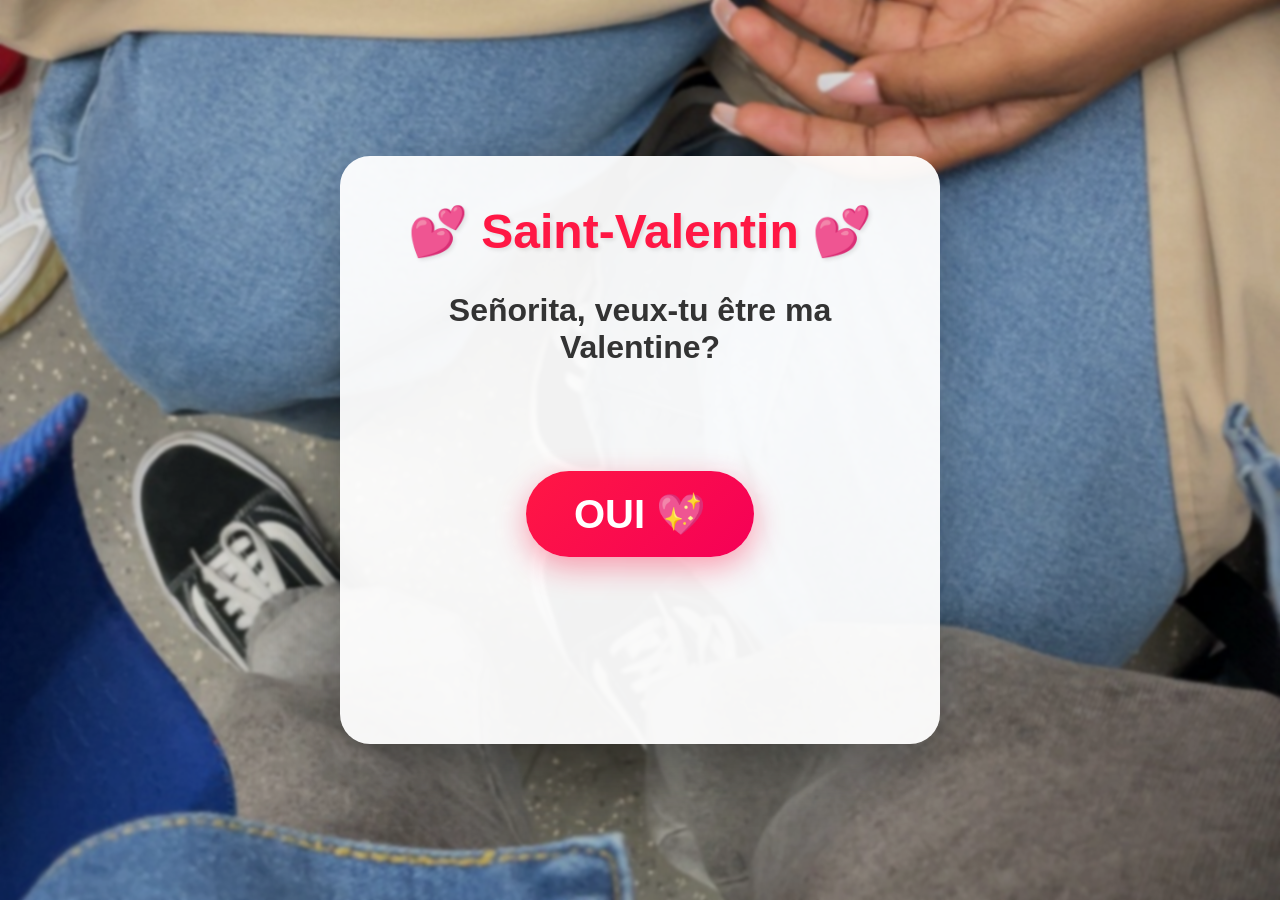
==== index.html @ fa1b3946 "Rename index.html.html to index.html" ====
<!DOCTYPE html>
<html lang="fr">
<head>
    <meta charset="UTF-8">
    <meta name="viewport" content="width=device-width, initial-scale=1.0">
    <title>💕 Veux-tu être ma Valentine? 💕</title>
    <style>
        * {
            margin: 0;
            padding: 0;
            box-sizing: border-box;
        }

        body {
            font-family: -apple-system, BlinkMacSystemFont, 'Segoe UI', sans-serif;
            min-height: 100vh;
            display: flex;
            justify-content: center;
            align-items: center;
            background-image: url("[data-uri]");
            background-size: cover;
            background-position: center;
            background-repeat: no-repeat;
            position: relative;
            overflow: hidden;
        }

        body::before {
            content: '';
            position: absolute;
            top: 0;
            left: 0;
            width: 100%;
            height: 100%;
            background: rgba(0, 0, 0, 0.15);
            backdrop-filter: blur(1px);
        }

        .container {
            position: relative;
            z-index: 1;
            text-align: center;
            background: rgba(255, 255, 255, 0.95);
            padding: 3rem 2.5rem;
            border-radius: 30px;
            box-shadow: 0 20px 60px rgba(0, 0, 0, 0.3);
            max-width: 600px;
            width: 90%;
            animation: fadeIn 1s ease-in;
        }

        @keyframes fadeIn {
            from {
                opacity: 0;
                transform: translateY(-20px);
            }
            to {
                opacity: 1;
                transform: translateY(0);
            }
        }

        h1 {
            font-size: 3em;
            color: #ff1744;
            margin-bottom: 2rem;
            text-shadow: 2px 2px 4px rgba(0, 0, 0, 0.1);
            animation: heartbeat 1.5s infinite;
            font-weight: 900;
        }

        @keyframes heartbeat {
            0%, 100% {
                transform: scale(1);
            }
            25% {
                transform: scale(1.05);
            }
            50% {
                transform: scale(1);
            }
        }

        .question {
            font-size: 2em;
            color: #333;
            margin-bottom: 3rem;
            font-weight: bold;
        }

        .buttons-container {
            position: relative;
            min-height: 200px;
            display: flex;
            justify-content: center;
            align-items: center;
        }

        #ouiBtn {
            background: linear-gradient(135deg, #ff1744, #f50057);
            color: white;
            border: none;
            padding: 1.2rem 3rem;
            font-size: 2.5em;
            border-radius: 50px;
            cursor: pointer;
            transition: all 0.3s ease;
            box-shadow: 0 10px 30px rgba(255, 23, 68, 0.4);
            font-weight: bold;
            z-index: 10;
        }

        #ouiBtn:hover {
            transform: scale(1.1);
            box-shadow: 0 15px 40px rgba(255, 23, 68, 0.6);
        }

        #nonBtn {
            position: absolute;
            background: linear-gradient(135deg, #9e9e9e, #757575);
            color: white;
            border: none;
            padding: 0.5rem 1.2rem;
            font-size: 0.9em;
            border-radius: 20px;
            cursor: pointer;
            transition: all 0.2s ease;
            z-index: 9;
        }

        #nonBtn:hover {
            transform: scale(0.9);
        }

        .message {
            margin-top: 2rem;
            font-size: 1.5em;
            color: #ff1744;
            font-weight: bold;
            min-height: 50px;
        }

        .message.bounce {
            animation: bounce 0.5s;
        }

        @keyframes bounce {
            0%, 100% {
                transform: translateY(0);
            }
            50% {
                transform: translateY(-10px);
            }
        }

        .hearts {
            position: fixed;
            top: 0;
            left: 0;
            width: 100%;
            height: 100%;
            pointer-events: none;
            z-index: 0;
        }

        .heart {
            position: absolute;
            font-size: 30px;
            animation: fall 4s linear forwards;
            opacity: 0;
        }

        @keyframes fall {
            0% {
                opacity: 1;
                transform: translateY(-50px) rotate(0deg);
            }
            100% {
                opacity: 0;
                transform: translateY(100vh) rotate(360deg);
            }
        }

        .celebration {
            display: none;
            position: fixed;
            top: 50%;
            left: 50%;
            transform: translate(-50%, -50%);
            font-size: 5em;
            z-index: 1000;
            animation: celebrate 1s ease-in-out;
        }

        .celebration.show {
            display: block;
        }

        @keyframes celebrate {
            0%, 100% {
                transform: translate(-50%, -50%) scale(1);
            }
            50% {
                transform: translate(-50%, -50%) scale(1.5);
            }
        }

        .hidden {
            display: none;
        }

        @media (max-width: 768px) {
            h1 {
                font-size: 2.5em;
            }
            .question {
                font-size: 1.5em;
            }
            #ouiBtn {
                font-size: 2em;
                padding: 1rem 2.5rem;
            }
        }
    </style>
</head>
<body>
    <div class="hearts" id="hearts"></div>
    <div class="celebration" id="celebration">🎉💕🎊</div>
    
    <div class="container">
        <h1>💕 Saint-Valentin 💕</h1>
        <div class="question">Señorita, veux-tu être ma Valentine?</div>
        <div class="buttons-container" id="buttonsContainer">
            <button id="ouiBtn" onclick="handleOui()">OUI 💖</button>
            <button id="nonBtn" onclick="handleNon(event)">non</button>
        </div>
        <div class="message" id="message"></div>
    </div>

    <script>
        const messages = [
            "Ahh tu as appuyé sur le mauvais bouton 😊",
            "Essayes encore ma coucou 💕",
            "Oups! C'était pas celui-là! 😘",
            "Réessaye mon amour 💝",
            "Presque! Mais pas tout à fait 😉",
            "Le bon bouton est à gauche 👈",
            "Tu es sûr(e)? Réfléchis bien 💭",
            "Allez, je sais que tu veux dire oui 💖",
            "Encore raté! 😜",
            "Le rose est plus joli, non? 🌹"
        ];

        let messageIndex = 0;
        let ouiSize = 2.5;
        let nonSize = 0.9;
        let answered = false;

        function handleNon(event) {
            event.preventDefault();
            
            const messageEl = document.getElementById('message');
            messageEl.textContent = messages[messageIndex % messages.length];
            messageEl.classList.remove('bounce');
            setTimeout(() => {
                messageEl.classList.add('bounce');
            }, 10);
            
            messageIndex++;
            
            const nonBtn = document.getElementById('nonBtn');
            const container = document.getElementById('buttonsContainer');
            const containerRect = container.getBoundingClientRect();
            
            const maxX = containerRect.width - 100;
            const maxY = containerRect.height - 50;
            
            const randomX = Math.random() * maxX;
            const randomY = Math.random() * maxY;
            
            nonBtn.style.left = randomX + 'px';
            nonBtn.style.top = randomY + 'px';
            
            nonSize *= 0.85;
            nonBtn.style.fontSize = nonSize + 'em';
            nonBtn.style.padding = (nonSize * 0.5) + 'rem ' + (nonSize * 1.2) + 'rem';
            
            const ouiBtn = document.getElementById('ouiBtn');
            ouiSize += 0.15;
            ouiBtn.style.fontSize = ouiSize + 'em';
            
            return false;
        }

        function handleOui() {
            if (answered) return;
            answered = true;
            
            const celebration = document.getElementById('celebration');
            celebration.classList.add('show');
            
            document.getElementById('message').textContent = '🎉 Yayyy! Je savais que tu dirais oui! 💕';
            document.getElementById('message').style.fontSize = '1.8em';
            document.getElementById('message').style.color = '#ff1744';
            
            for (let i = 0; i < 50; i++) {
                setTimeout(() => createHeart(), i * 100);
            }
            
            document.getElementById('buttonsContainer').classList.add('hidden');
            
            setTimeout(() => {
                celebration.classList.remove('show');
            }, 2000);
        }

        function createHeart() {
            const heart = document.createElement('div');
            heart.className = 'heart';
            heart.textContent = '💕';
            heart.style.left = Math.random() * 100 + '%';
            heart.style.animationDelay = Math.random() * 2 + 's';
            heart.style.fontSize = (Math.random() * 20 + 20) + 'px';
            
            document.getElementById('hearts').appendChild(heart);
            
            setTimeout(() => {
                heart.remove();
            }, 4000);
        }

        setInterval(() => {
            if (!answered) {
                createHeart();
            }
        }, 500);
    </script>
</body>
</html>
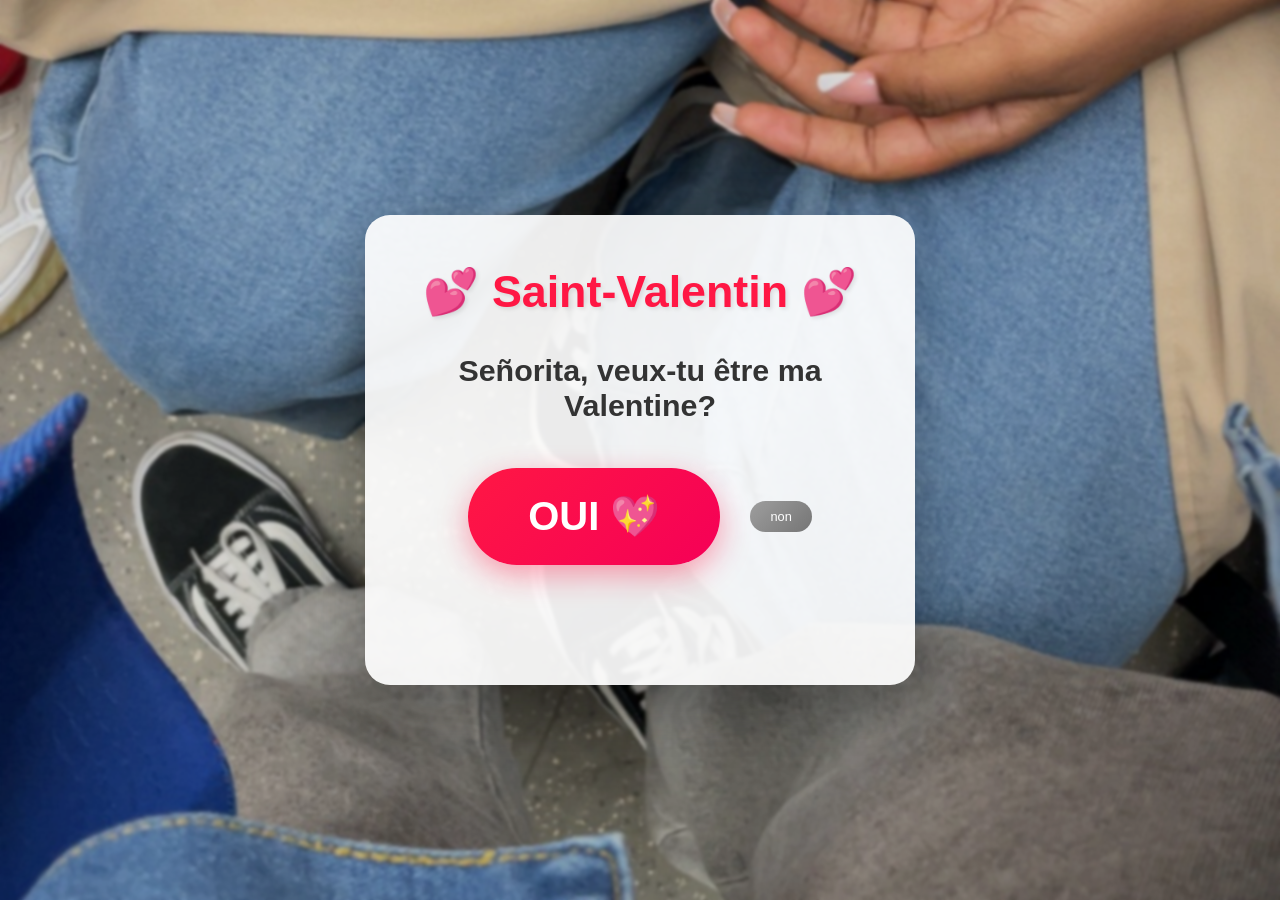
==== commit ed33b3d3: "Update index.html" ====
--- a/index.html
+++ b/index.html
@@ -12,12 +12,12 @@
         }
 
         body {
-            font-family: -apple-system, BlinkMacSystemFont, 'Segoe UI', sans-serif;
+            font-family: 'Arial', sans-serif;
             min-height: 100vh;
             display: flex;
             justify-content: center;
             align-items: center;
-            background-image: url("[data-uri]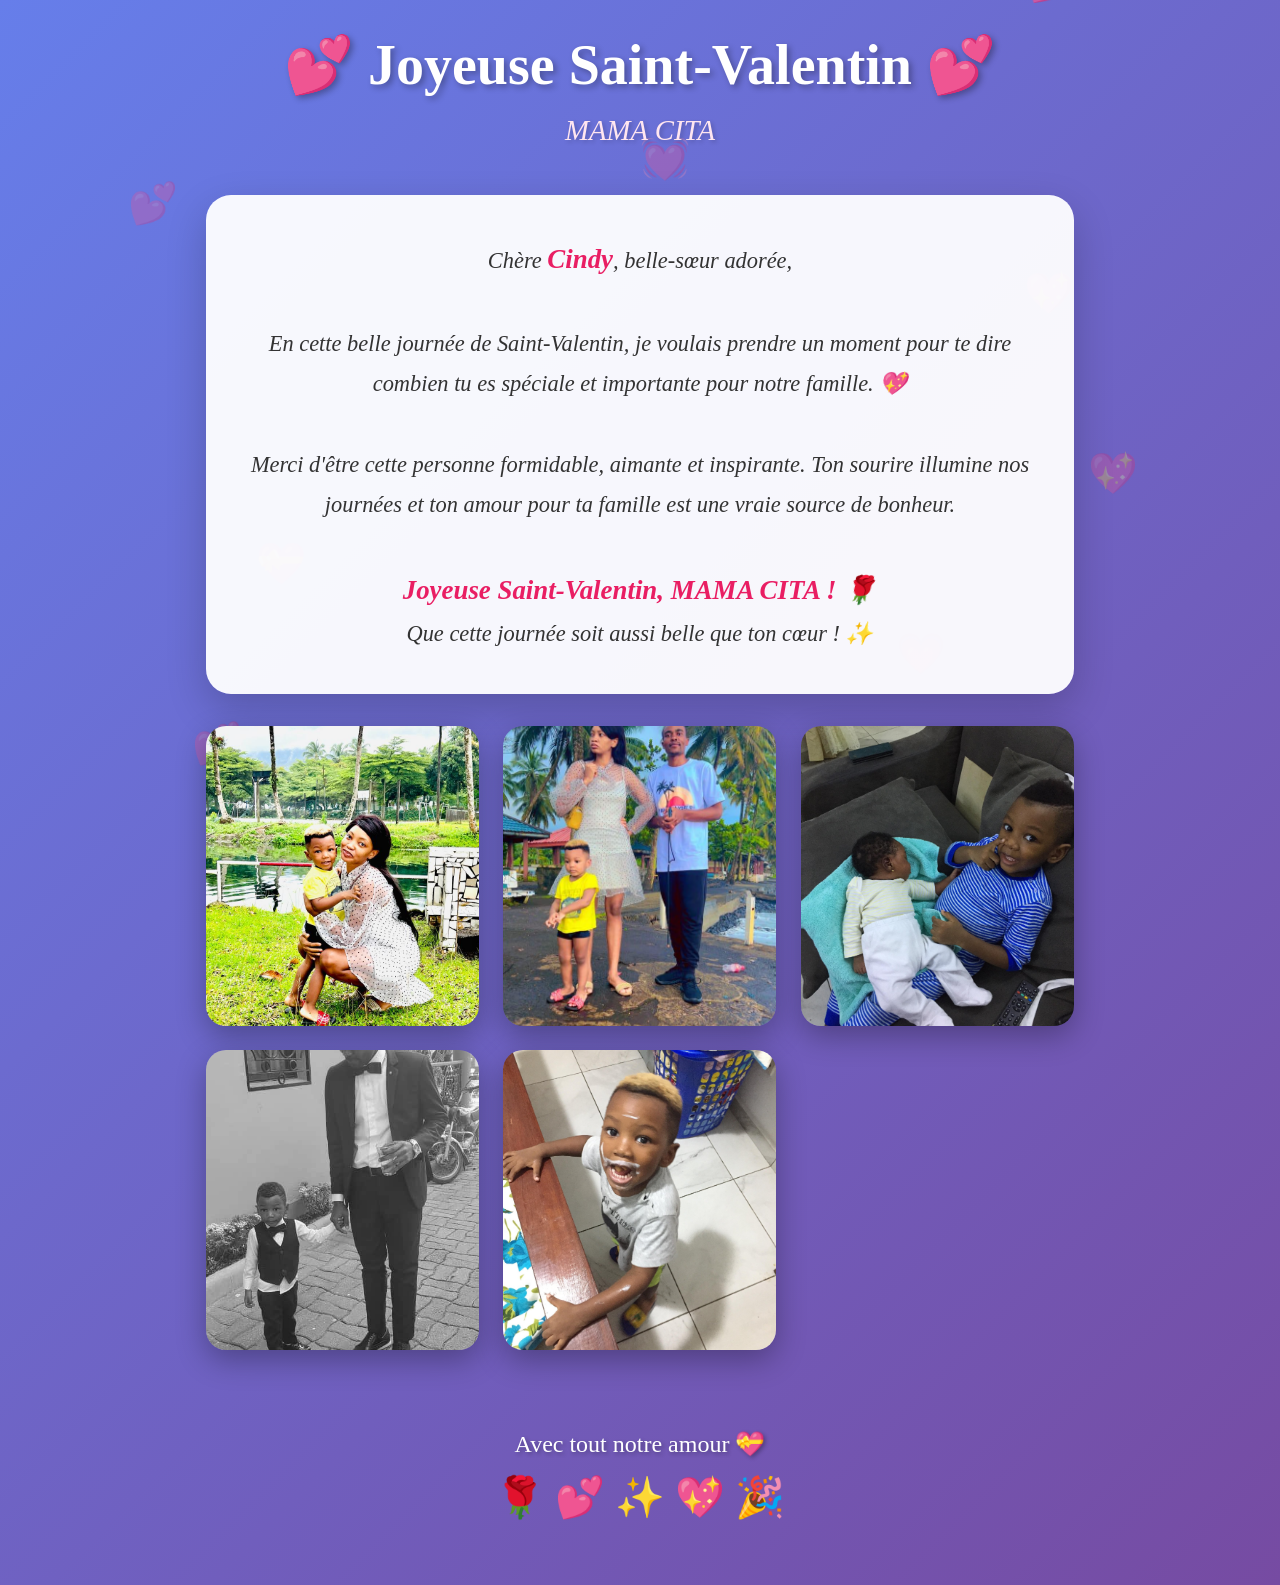
==== commit 0349197d: "Rename valentine_mama_cita.html to index.html" ====
--- a/index.html
+++ b/index.html
@@ -3,7 +3,7 @@
 <head>
     <meta charset="UTF-8">
     <meta name="viewport" content="width=device-width, initial-scale=1.0">
-    <title>💕 Veux-tu être ma Valentine? 💕</title>
+    <title>💕 Joyeuse Saint-Valentin MAMA CITA 💕</title>
     <style>
         * {
             margin: 0;
@@ -12,141 +12,14 @@
         }
 
         body {
-            font-family: 'Arial', sans-serif;
+            font-family: 'Georgia', serif;
             min-height: 100vh;
-            display: flex;
-            justify-content: center;
-            align-items: center;
-            background-image: url('[data-uri]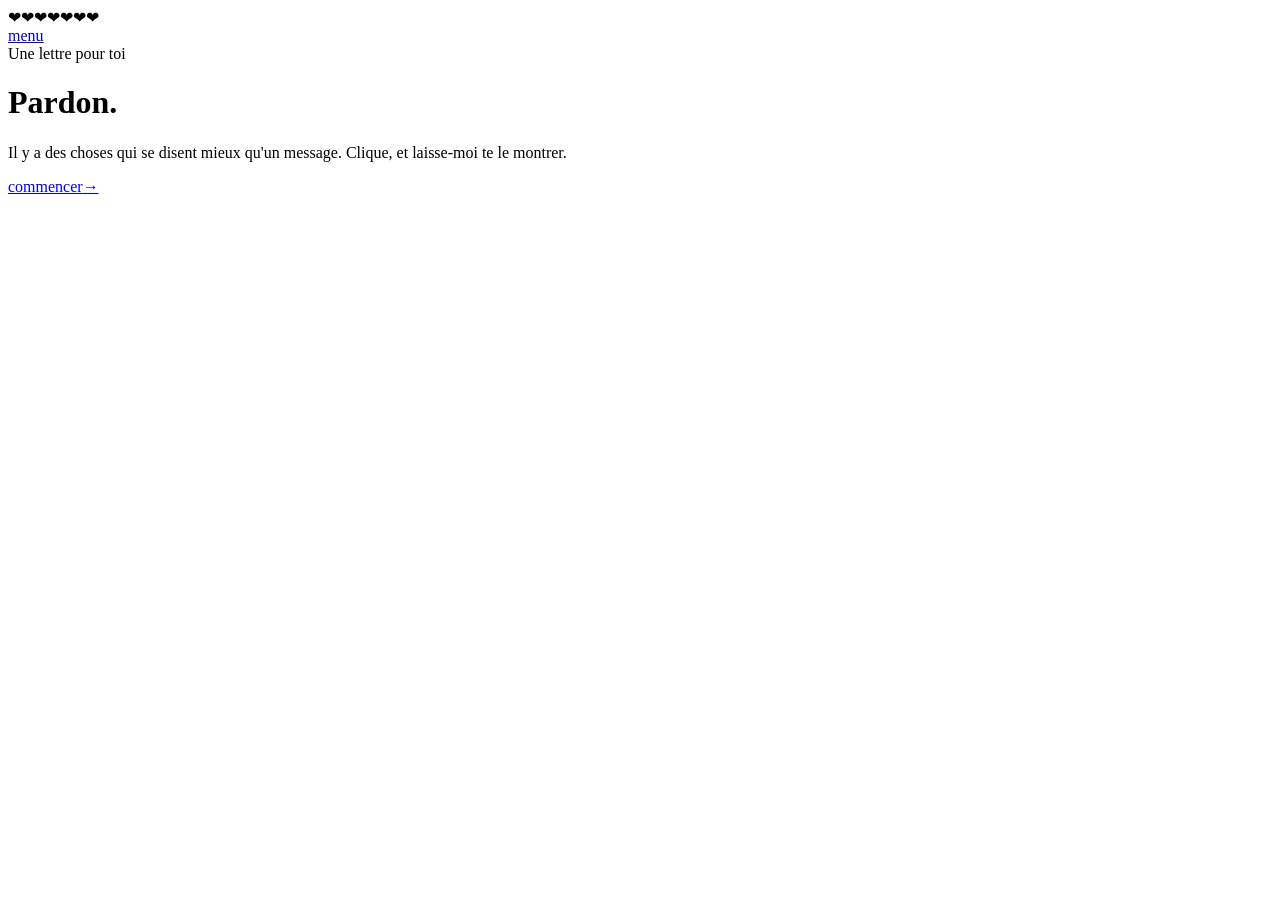
==== commit eff2cffe: "Add files via upload" ====
--- a/index.html
+++ b/index.html
@@ -1,309 +1,21 @@
 <!DOCTYPE html>
 <html lang="fr">
 <head>
-    <meta charset="UTF-8">
-    <meta name="viewport" content="width=device-width, initial-scale=1.0">
-    <title>💕 Joyeuse Saint-Valentin MAMA CITA 💕</title>
-    <style>
-        * {
-            margin: 0;
-            padding: 0;
-            box-sizing: border-box;
-        }
-
-        body {
-            font-family: 'Georgia', serif;
-            min-height: 100vh;
-            background: linear-gradient(135deg, #667eea 0%, #764ba2 100%);
-            overflow-x: hidden;
-            position: relative;
-        }
-
-        .hearts-bg {
-            position: fixed;
-            top: 0;
-            left: 0;
-            width: 100%;
-            height: 100%;
-            pointer-events: none;
-            z-index: 0;
-        }
-
-        .heart-float {
-            position: absolute;
-            font-size: 40px;
-            animation: float 6s infinite ease-in-out;
-            opacity: 0.3;
-        }
-
-        @keyframes float {
-            0%, 100% {
-                transform: translateY(0) rotate(0deg);
-                opacity: 0.3;
-            }
-            50% {
-                transform: translateY(-30px) rotate(10deg);
-                opacity: 0.6;
-            }
-        }
-
-        .container {
-            position: relative;
-            z-index: 1;
-            max-width: 900px;
-            margin: 0 auto;
-            padding: 2rem 1rem;
-        }
-
-        .header {
-            text-align: center;
-            margin-bottom: 3rem;
-            animation: fadeInDown 1s ease-out;
-        }
-
-        @keyframes fadeInDown {
-            from {
-                opacity: 0;
-                transform: translateY(-50px);
-            }
-            to {
-                opacity: 1;
-                transform: translateY(0);
-            }
-        }
-
-        h1 {
-            font-size: 3.5em;
-            color: #fff;
-            text-shadow: 3px 3px 6px rgba(0, 0, 0, 0.3);
-            margin-bottom: 1rem;
-            animation: pulse 2s infinite;
-        }
-
-        @keyframes pulse {
-            0%, 100% { transform: scale(1); }
-            50% { transform: scale(1.05); }
-        }
-
-        .subtitle {
-            font-size: 1.8em;
-            color: #ffe6f0;
-            font-style: italic;
-            text-shadow: 2px 2px 4px rgba(0, 0, 0, 0.2);
-        }
-
-        .message-card {
-            background: rgba(255, 255, 255, 0.95);
-            border-radius: 25px;
-            padding: 2.5rem;
-            margin-bottom: 2rem;
-            box-shadow: 0 15px 40px rgba(0, 0, 0, 0.2);
-            animation: fadeInUp 1s ease-out 0.3s both;
-        }
-
-        @keyframes fadeInUp {
-            from {
-                opacity: 0;
-                transform: translateY(50px);
-            }
-            to {
-                opacity: 1;
-                transform: translateY(0);
-            }
-        }
-
-        .message-text {
-            font-size: 1.4em;
-            line-height: 1.8;
-            color: #333;
-            text-align: center;
-            font-style: italic;
-        }
-
-        .message-text strong {
-            color: #e91e63;
-            font-size: 1.2em;
-        }
-
-        .gallery {
-            display: grid;
-            grid-template-columns: repeat(auto-fit, minmax(250px, 1fr));
-            gap: 1.5rem;
-            margin-top: 2rem;
-        }
-
-        .photo-card {
-            position: relative;
-            border-radius: 20px;
-            overflow: hidden;
-            box-shadow: 0 10px 30px rgba(0, 0, 0, 0.3);
-            transition: transform 0.3s ease, box-shadow 0.3s ease;
-            animation: fadeInScale 0.8s ease-out;
-            animation-fill-mode: both;
-        }
-
-        .photo-card:nth-child(1) { animation-delay: 0.5s; }
-        .photo-card:nth-child(2) { animation-delay: 0.7s; }
-        .photo-card:nth-child(3) { animation-delay: 0.9s; }
-        .photo-card:nth-child(4) { animation-delay: 1.1s; }
-        .photo-card:nth-child(5) { animation-delay: 1.3s; }
-
-        @keyframes fadeInScale {
-            from {
-                opacity: 0;
-                transform: scale(0.8);
-            }
-            to {
-                opacity: 1;
-                transform: scale(1);
-            }
-        }
-
-        .photo-card:hover {
-            transform: scale(1.05) rotate(2deg);
-            box-shadow: 0 15px 40px rgba(0, 0, 0, 0.4);
-        }
-
-        .photo-card img {
-            width: 100%;
-            height: 300px;
-            object-fit: cover;
-            display: block;
-        }
-
-        .footer {
-            text-align: center;
-            margin-top: 3rem;
-            padding: 2rem;
-            animation: fadeIn 2s ease-out;
-        }
-
-        @keyframes fadeIn {
-            from { opacity: 0; }
-            to { opacity: 1; }
-        }
-
-        .footer-text {
-            font-size: 1.5em;
-            color: #fff;
-            text-shadow: 2px 2px 4px rgba(0, 0, 0, 0.3);
-            margin-bottom: 1rem;
-        }
-
-        .emoji-row {
-            font-size: 2.5em;
-            margin-top: 1rem;
-        }
-
-        @media (max-width: 768px) {
-            h1 {
-                font-size: 2.5em;
-            }
-            .subtitle {
-                font-size: 1.3em;
-            }
-            .message-text {
-                font-size: 1.2em;
-            }
-            .gallery {
-                grid-template-columns: 1fr;
-            }
-            .photo-card img {
-                height: 250px;
-            }
-        }
-    </style>
+<meta charset="UTF-8">
+<meta name="viewport" content="width=device-width, initial-scale=1.0">
+<title>Pardon</title>
+<link rel="stylesheet" href="style.css">
 </head>
 <body>
-    <div class="hearts-bg">
-        <div class="heart-float" style="left: 10%; top: 20%; animation-delay: 0s;">💕</div>
-        <div class="heart-float" style="left: 80%; top: 30%; animation-delay: 1s;">💖</div>
-        <div class="heart-float" style="left: 20%; top: 60%; animation-delay: 2s;">💝</div>
-        <div class="heart-float" style="left: 70%; top: 70%; animation-delay: 1.5s;">💗</div>
-        <div class="heart-float" style="left: 50%; top: 15%; animation-delay: 0.5s;">💓</div>
-        <div class="heart-float" style="left: 15%; top: 80%; animation-delay: 2.5s;">💕</div>
-        <div class="heart-float" style="left: 85%; top: 50%; animation-delay: 3s;">💖</div>
-    </div>
+<div class="hearts"><span>&#10084;</span><span>&#10084;</span><span>&#10084;</span><span>&#10084;</span><span>&#10084;</span><span>&#10084;</span><span>&#10084;</span></div>
 
-    <div class="container">
-        <div class="header">
-            <h1>💕 Joyeuse Saint-Valentin 💕</h1>
-            <div class="subtitle">MAMA CITA</div>
-        </div>
-
-        <div class="message-card">
-            <p class="message-text">
-                Chère <strong>Cindy</strong>, belle-sœur adorée,<br><br>
-                En cette belle journée de Saint-Valentin, je voulais prendre un moment pour te dire 
-                combien tu es spéciale et importante pour notre famille. 💖<br><br>
-                Merci d'être cette personne formidable, aimante et inspirante. 
-                Ton sourire illumine nos journées et ton amour pour ta famille est une vraie source de bonheur.<br><br>
-                <strong>Joyeuse Saint-Valentin, MAMA CITA ! 🌹</strong><br>
-                Que cette journée soit aussi belle que ton cœur ! ✨
-            </p>
-        </div>
-
-        <div class="gallery">
-            <div class="photo-card">
-                <img src="[data-uri]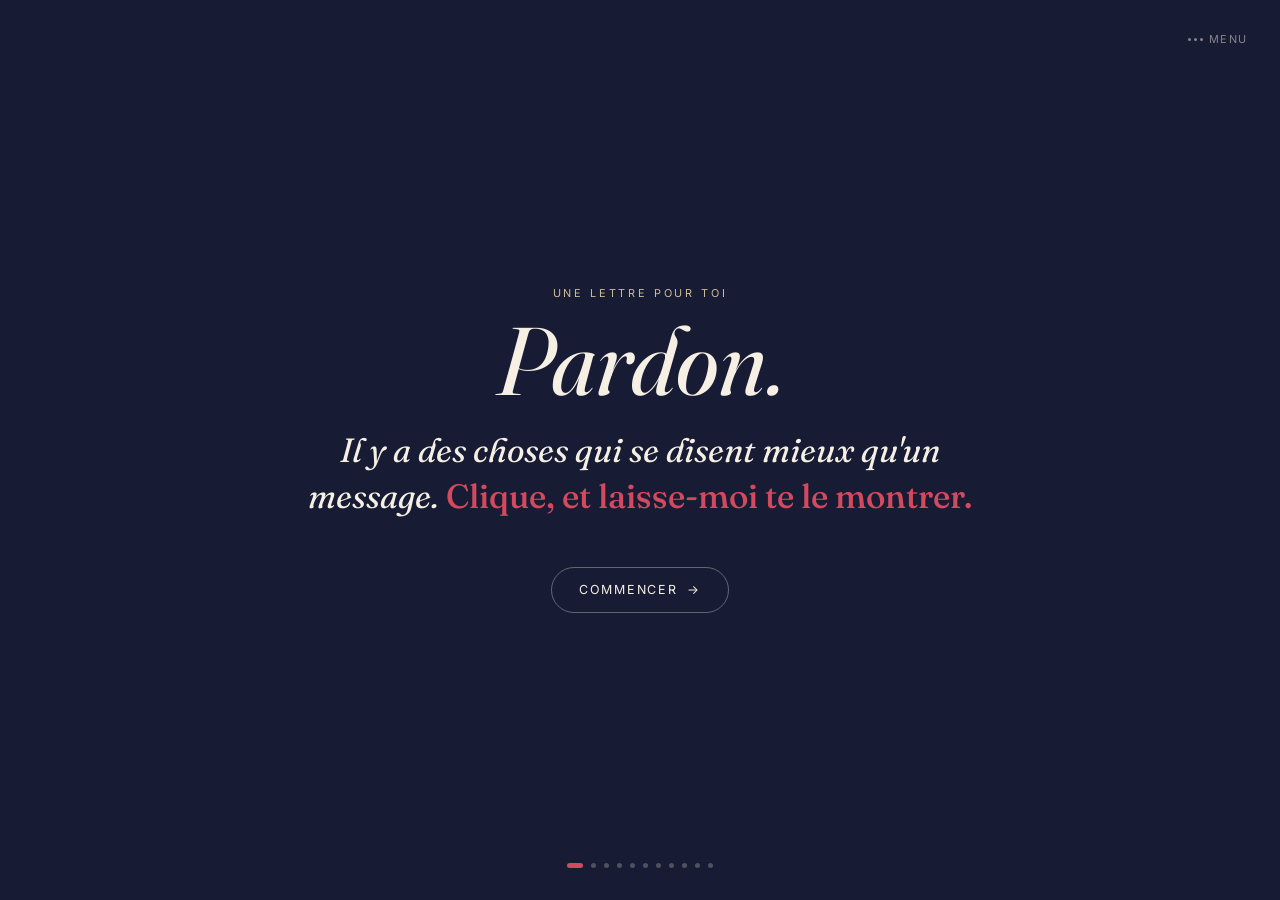
==== commit d794112e: "Update index.html" ====
--- a/index.html
+++ b/index.html
@@ -6,7 +6,7 @@
 <title>Pardon</title>
 <link rel="stylesheet" href="style.css">
 </head>
-<body>
+<body class="with-bg" style="--bg-photo:url('photo7.jpeg')">
 <div class="hearts"><span>&#10084;</span><span>&#10084;</span><span>&#10084;</span><span>&#10084;</span><span>&#10084;</span><span>&#10084;</span><span>&#10084;</span></div>
 
 <a href="menu.html" class="menu-link"><span class="dot3"><i></i><i></i><i></i></span><span>menu</span></a>
--- a/style.css
+++ b/style.css
@@ -0,0 +1,340 @@
+@import url('https://fonts.googleapis.com/css2?family=Fraunces:ital,opsz,wght@0,9..144,300;0,9..144,500;1,9..144,400;1,9..144,600&family=Literata:ital,wght@0,400;0,500;1,400&family=Inter:wght@400;500;600&display=swap');
+
+:root{
+  --night: #171b34;
+  --night-2: #232a52;
+  --gold: #e3b158;
+  --gold-soft: #f0d9a6;
+  --blush: #c98b7c;
+  --rose: #d3495e;
+  --paper: #f6f0e4;
+  --paper-2: #efe6d2;
+  --ink: #2a2320;
+  --ink-soft: #6b5f56;
+}
+
+*{box-sizing:border-box; margin:0; padding:0;}
+
+html{scroll-behavior:smooth;}
+
+body{
+  background:var(--night);
+  color:var(--paper);
+  font-family:'Literata', serif;
+  min-height:100svh;
+  overflow-x:hidden;
+  position:relative;
+}
+
+@media (prefers-reduced-motion: reduce){
+  *{animation-duration:0.01ms !important; animation-iteration-count:1 !important; transition-duration:0.01ms !important;}
+}
+
+/* ---------- entrance ---------- */
+.page{
+  min-height:100svh;
+  display:flex;
+  flex-direction:column;
+  align-items:center;
+  justify-content:center;
+  padding: 8vh 6vw 12vh;
+  position:relative;
+  z-index:2;
+  animation: pageIn 1.1s ease both;
+}
+
+@keyframes pageIn{
+  from{opacity:0; transform:translateY(14px);}
+  to{opacity:1; transform:translateY(0);}
+}
+
+/* ---------- floating hearts ambience ---------- */
+.hearts{
+  position:fixed;
+  inset:0;
+  pointer-events:none;
+  overflow:hidden;
+  z-index:1;
+}
+
+.hearts span{
+  position:absolute;
+  bottom:-40px;
+  color:var(--rose);
+  opacity:0;
+  font-size:14px;
+  animation: floatUp 12s linear infinite;
+}
+
+.hearts span:nth-child(1){left:8%; animation-delay:0s; font-size:12px;}
+.hearts span:nth-child(2){left:22%; animation-delay:2.4s; font-size:16px;}
+.hearts span:nth-child(3){left:38%; animation-delay:4.8s; font-size:10px;}
+.hearts span:nth-child(4){left:55%; animation-delay:1.2s; font-size:15px;}
+.hearts span:nth-child(5){left:70%; animation-delay:6s; font-size:11px;}
+.hearts span:nth-child(6){left:85%; animation-delay:3.6s; font-size:13px;}
+.hearts span:nth-child(7){left:94%; animation-delay:8.4s; font-size:10px;}
+
+@keyframes floatUp{
+  0%{opacity:0; transform:translateY(0) rotate(0deg);}
+  8%{opacity:0.55;}
+  85%{opacity:0.35;}
+  100%{opacity:0; transform:translateY(-100vh) rotate(25deg);}
+}
+
+/* ---------- photo ---------- */
+.frame{
+  width:min(420px, 82vw);
+  background:var(--paper);
+  padding:0.9rem 0.9rem 1.4rem;
+  border-radius:4px;
+  box-shadow: 0 45px 90px -35px rgba(0,0,0,0.65);
+  transform:rotate(-1.4deg);
+  transition: transform 0.5s ease;
+}
+.frame:hover{ transform:rotate(0deg) scale(1.015); }
+
+.frame img{
+  width:100%;
+  display:block;
+  border-radius:2px;
+  object-fit:cover;
+  aspect-ratio: 4/5;
+}
+
+.frame.wide img{ aspect-ratio: 4/3; }
+
+/* ---------- text ---------- */
+.eyebrow{
+  font-family:'Inter', sans-serif;
+  font-size:0.68rem;
+  letter-spacing:0.26em;
+  text-transform:uppercase;
+  color:var(--gold-soft);
+  opacity:0.85;
+  margin: 2.2rem 0 0.9rem;
+  text-align:center;
+}
+
+.mot-doux{
+  font-family:'Fraunces', serif;
+  font-style:italic;
+  font-weight:400;
+  font-size:clamp(1.5rem, 4vw, 2.1rem);
+  line-height:1.35;
+  color:var(--paper);
+  text-align:center;
+  max-width:32ch;
+}
+
+.mot-doux .accent{
+  color:var(--rose);
+  font-style:normal;
+  font-weight:500;
+}
+
+.title{
+  font-family:'Fraunces', serif;
+  font-weight:400;
+  font-style:italic;
+  font-size:clamp(3rem, 10vw, 6rem);
+  color:var(--paper);
+  text-align:center;
+  line-height:0.95;
+}
+
+/* ---------- nav ---------- */
+.next{
+  margin-top: 3rem;
+  display:inline-flex;
+  align-items:center;
+  gap:0.6rem;
+  font-family:'Inter', sans-serif;
+  font-size:0.78rem;
+  letter-spacing:0.14em;
+  text-transform:uppercase;
+  color:var(--paper);
+  text-decoration:none;
+  padding: 0.9rem 1.7rem;
+  border:1px solid rgba(246,240,228,0.35);
+  border-radius:100px;
+  transition: all 0.35s ease;
+}
+.next:hover{
+  border-color:var(--rose);
+  background:rgba(211,73,94,0.14);
+  gap:0.9rem;
+}
+.next .arrow{
+  transition: transform 0.35s ease;
+}
+.next:hover .arrow{ transform:translateX(4px); }
+
+.back{
+  position:fixed;
+  top:2rem; left:2rem;
+  z-index:5;
+  font-family:'Inter', sans-serif;
+  font-size:0.68rem;
+  letter-spacing:0.14em;
+  text-transform:uppercase;
+  color:rgba(246,240,228,0.5);
+  text-decoration:none;
+  transition: color 0.3s ease;
+}
+.back:hover{ color:var(--rose); }
+
+.menu-link{
+  position:fixed;
+  top:2rem; right:2rem;
+  z-index:5;
+  font-family:'Inter', sans-serif;
+  font-size:0.68rem;
+  letter-spacing:0.14em;
+  text-transform:uppercase;
+  color:rgba(246,240,228,0.5);
+  text-decoration:none;
+  transition: color 0.3s ease;
+  display:flex;
+  align-items:center;
+  gap:0.4rem;
+}
+.menu-link:hover{ color:var(--rose); }
+.menu-link .dot3{ display:flex; gap:3px; }
+.menu-link .dot3 i{
+  width:3px; height:3px; border-radius:50%;
+  background:currentColor; display:block;
+}
+
+/* ---------- audio ---------- */
+.audio-wrap{
+  width:100%;
+  margin-top:1rem;
+  background:var(--paper-2);
+  border-radius:2px;
+  padding:0.8rem 1rem;
+}
+.audio-wrap audio{
+  width:100%;
+}
+.audio-label{
+  font-family:'Inter', sans-serif;
+  font-size:0.62rem;
+  letter-spacing:0.12em;
+  text-transform:uppercase;
+  color:var(--ink-soft);
+  margin-bottom:0.5rem;
+}
+
+/* ---------- hub / menu ---------- */
+.hub-grid{
+  display:grid;
+  grid-template-columns: repeat(auto-fit, minmax(200px, 1fr));
+  gap:1rem;
+  max-width:760px;
+  width:100%;
+  margin-top:2.4rem;
+}
+.hub-card{
+  background:rgba(246,240,228,0.05);
+  border:1px solid rgba(246,240,228,0.14);
+  border-radius:6px;
+  padding:1.4rem 1.3rem;
+  text-decoration:none;
+  color:var(--paper);
+  transition: all 0.35s ease;
+  display:block;
+}
+.hub-card:hover{
+  border-color:var(--rose);
+  background:rgba(211,73,94,0.1);
+  transform:translateY(-3px);
+}
+.hub-card .num{
+  font-family:'Inter', sans-serif;
+  font-size:0.65rem;
+  letter-spacing:0.14em;
+  color:var(--rose);
+  text-transform:uppercase;
+  display:block;
+  margin-bottom:0.5rem;
+}
+.hub-card .lbl{
+  font-family:'Fraunces', serif;
+  font-style:italic;
+  font-size:1.15rem;
+}
+
+.dots{
+  position:fixed;
+  bottom:2rem; left:50%;
+  transform:translateX(-50%);
+  z-index:5;
+  display:flex;
+  gap:0.5rem;
+}
+.dots span{
+  width:5px; height:5px;
+  border-radius:50%;
+  background:rgba(246,240,228,0.25);
+}
+.dots span.on{ background:var(--rose); width:16px; border-radius:4px; }
+
+/* ---------- letter / ticket ---------- */
+.ticket{
+  background:var(--paper);
+  color:var(--ink);
+  max-width:680px;
+  width:100%;
+  border-radius:6px;
+  box-shadow: 0 40px 80px -30px rgba(0,0,0,0.6);
+  padding: clamp(2rem, 5vw, 3.4rem);
+}
+
+.ticket .letter-greeting{
+  font-family:'Fraunces', serif;
+  font-style:italic;
+  font-size:clamp(1.4rem, 3vw, 1.8rem);
+  color:var(--rose);
+  margin-bottom:1.4rem;
+}
+
+.ticket p{
+  font-size:clamp(1rem, 1.6vw, 1.1rem);
+  line-height:1.85;
+  margin-bottom:1.2rem;
+}
+.ticket p:last-child{ margin-bottom:0; }
+
+.ticket .sign{
+  margin-top:2rem;
+  font-family:'Fraunces', serif;
+  font-style:italic;
+  font-size:1.2rem;
+}
+
+/* ---------- video ---------- */
+video{
+  width:100%;
+  display:block;
+  border-radius:2px;
+  background:#000;
+}
+
+/* ---------- closing ---------- */
+.closing-word{
+  font-family:'Fraunces', serif;
+  font-weight:300;
+  font-style:italic;
+  font-size:clamp(2.4rem, 8vw, 5rem);
+  color:var(--paper);
+  text-align:center;
+  line-height:1.1;
+}
+.closing-word b{
+  font-weight:500;
+  font-style:normal;
+  background: linear-gradient(100deg, var(--gold) 0%, var(--rose) 100%);
+  -webkit-background-clip: text;
+  background-clip: text;
+  color:transparent;
+}
